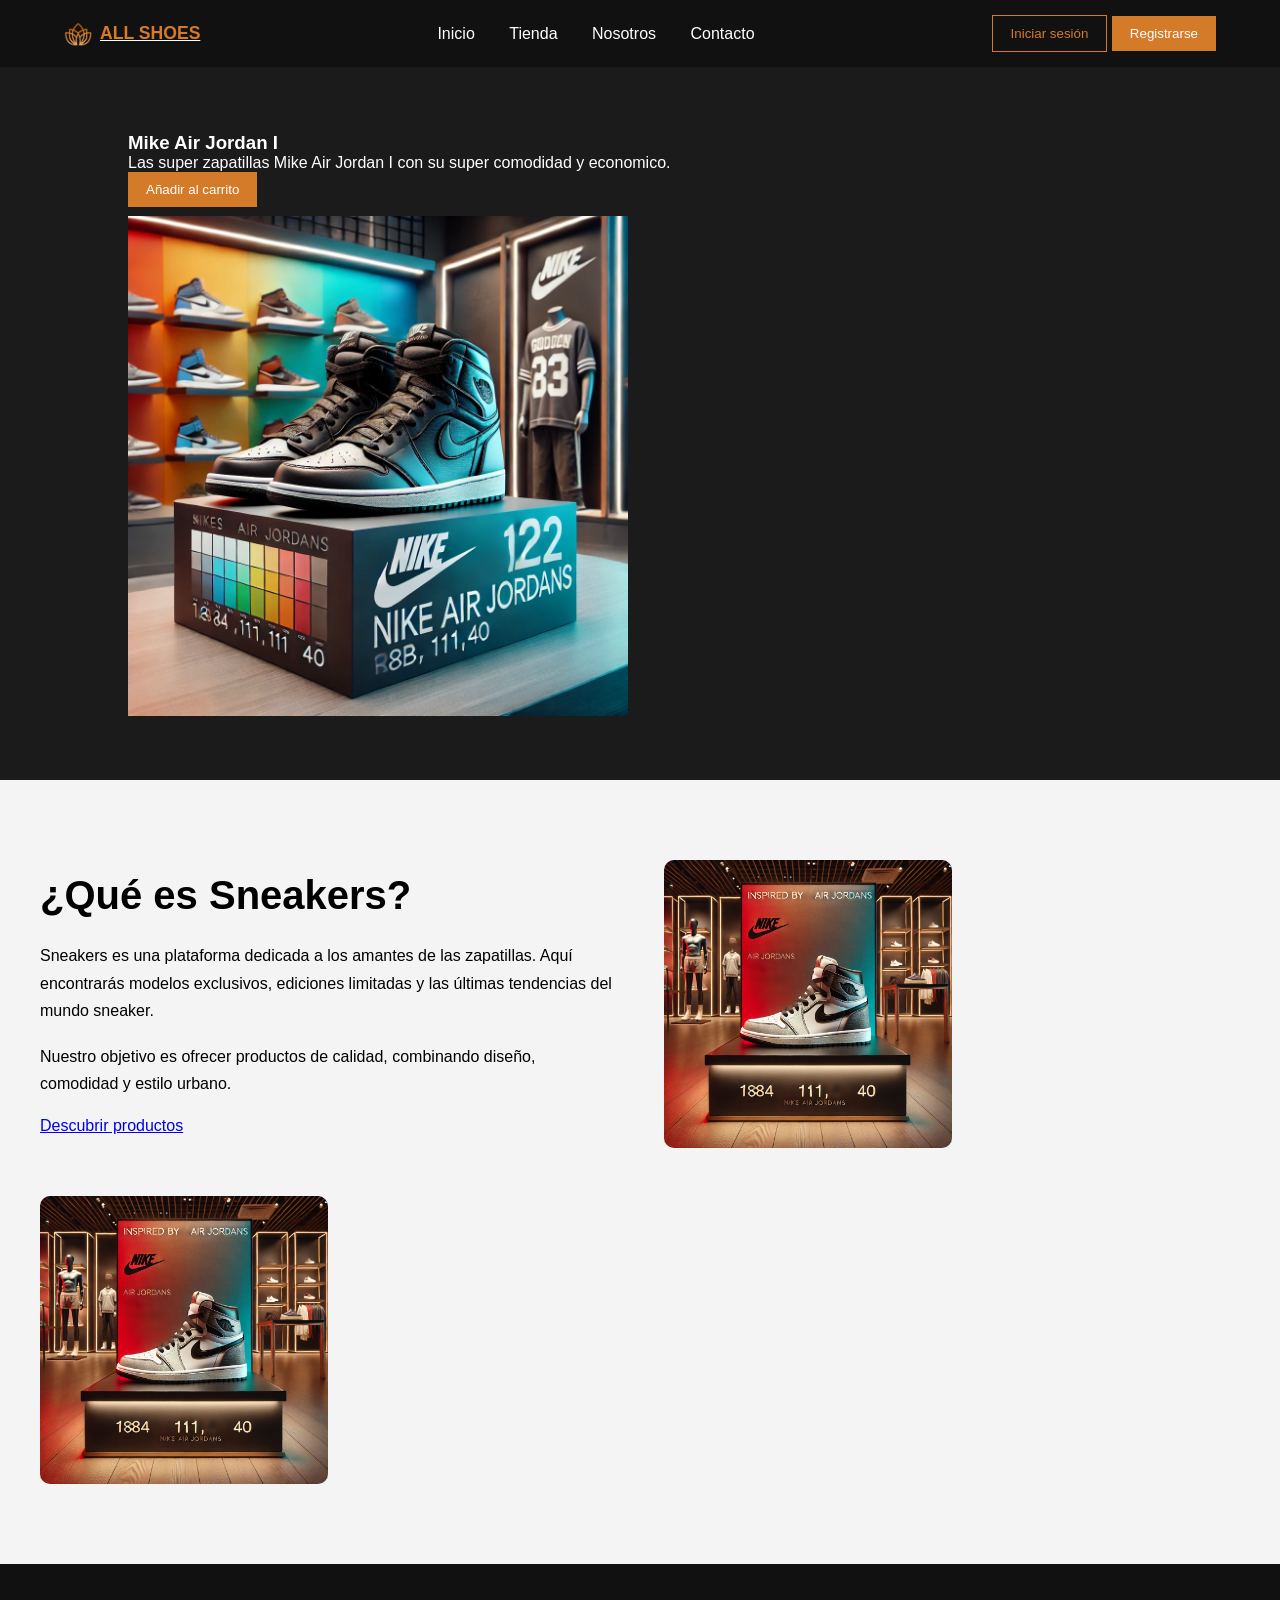
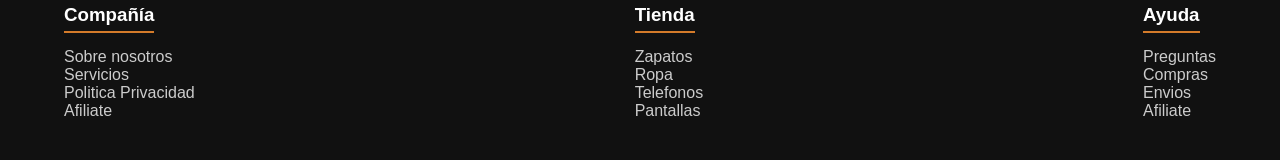
==== index.html @ deb08924 "Update and rename inicio.html to index.html" ====
<!DOCTYPE html>
<html lang="es">

<head>
    <meta charset="UTF-8">
    <meta name="viewport" content="width=device-width, initial-scale=1.0">
    <title>Inicio - ALL SHOES</title>
    <link rel="stylesheet" href="css\estilos.css">
</head>

<body>

    <header class="encabezado">
        <a href="index.html" class="logo">
            <img src="ALUMNOS_MATERIAL\ALUMNOS_MATERIAL\RECURSOS\images\Logo.png" alt="Logo Sneakers">
            <span>ALL SHOES</span>
        </a>

        <nav class="menu">
            <a href="index.html">Inicio</a>
            <a href="html\tienda.html">Tienda</a>
            <a href="html\nosotros.html">Nosotros</a>
            <a href="html\contactos.html">Contacto</a>
        </nav>

        <div>
            <button class="boton-secundario">Iniciar sesión</button>
            <button class="boton-principal">Registrarse</button>
        </div>
    </header>

    <main>

        <section class="seccion-principal">
            <div class="carrusel">

                <article class="diapositiva">
                    <div>
                        <h1>Mike Air Jordan I</h1>
                        <p>Las super zapatillas Mike Air Jordan I con su super comodidad y economico.</p>
                        <button class="boton-principal">Añadir al carrito</button>
                    </div>
                    <img src="ALUMNOS_MATERIAL\ALUMNOS_MATERIAL\RECURSOS\images\main\sneakers1.jpeg"
                        alt="Imagen producto 1">
                </article>

                <article class="diapositiva">
                    <div>
                        <h1>Mike Jump Vision</h1>
                        <p>Las Mike Jump Vision, las zapatillas con las que podras llegar hasta el espacio de un solo
                            salto junto con su extra comodidad y ayuda en la amortiguación.</p>
                        <button class="boton-principal">Añadir al carrito</button>
                    </div>
                    <img src="ALUMNOS_MATERIAL\ALUMNOS_MATERIAL\RECURSOS\images\main\sneakers3.jpeg"
                        alt="Imagen producto 2">
                </article>

            </div>
        </section>
        <section class="que-es-sneakers animar-entrada">
            <div class="contenido-sneakers">

                <div class="texto-sneakers">
                    <h2>¿Qué es Sneakers?</h2>
                    <p>
                        Sneakers es una plataforma dedicada a los amantes de las zapatillas.
                        Aquí encontrarás modelos exclusivos, ediciones limitadas y las últimas
                        tendencias del mundo sneaker.
                    </p>
                    <p>
                        Nuestro objetivo es ofrecer productos de calidad, combinando diseño,
                        comodidad y estilo urbano.
                    </p>
                    <a href="tienda.html" class="boton">Descubrir productos</a>
                </div>

                <div class="imagen-sneakers">
                    <img src="ALUMNOS_MATERIAL\ALUMNOS_MATERIAL\RECURSOS\images\main\sneakers4.jpeg"
                        alt="Zapatillas deportivas Sneakers">
                </div>
                  <div class="imagen-sneakers">
                    <img src="ALUMNOS_MATERIAL\ALUMNOS_MATERIAL\RECURSOS\images\main\sneakers4.jpeg"
                        alt="Zapatillas deportivas Sneakers">
                </div>
            </div>
        </section>
    </main>

    <footer class="pie">
        <div class="contenedor-pie">

            <div>
                <h3>Compañía</h3>
                <ul>
                    <li><a href="#">Sobre nosotros</a></li>
                    <li><a href="#">Servicios</a></li>
                    <li><a href="#">Politica Privacidad</a></li>
                    <li><a href="#">Afiliate</a></li>
                </ul>
            </div>

            <div>
                <h3>Tienda</h3>
                <ul>
                    <li><a href="#">Zapatos</a></li>
                    <li><a href="#">Ropa</a></li>
                    <li><a href="#">Telefonos</a></li>
                    <li><a href="#">Pantallas</a></li>
                </ul>
            </div>

            <div>
                <h3>Ayuda</h3>
                <ul>
                    <li><a href="#">Preguntas</a></li>
                    <li><a href="#">Compras</a></li>
                    <li><a href="#">Envios</a></li>
                    <li><a href="#">Afiliate</a></li>
                </ul>
            </div>

        </div>
    </footer>

</body>

</html>
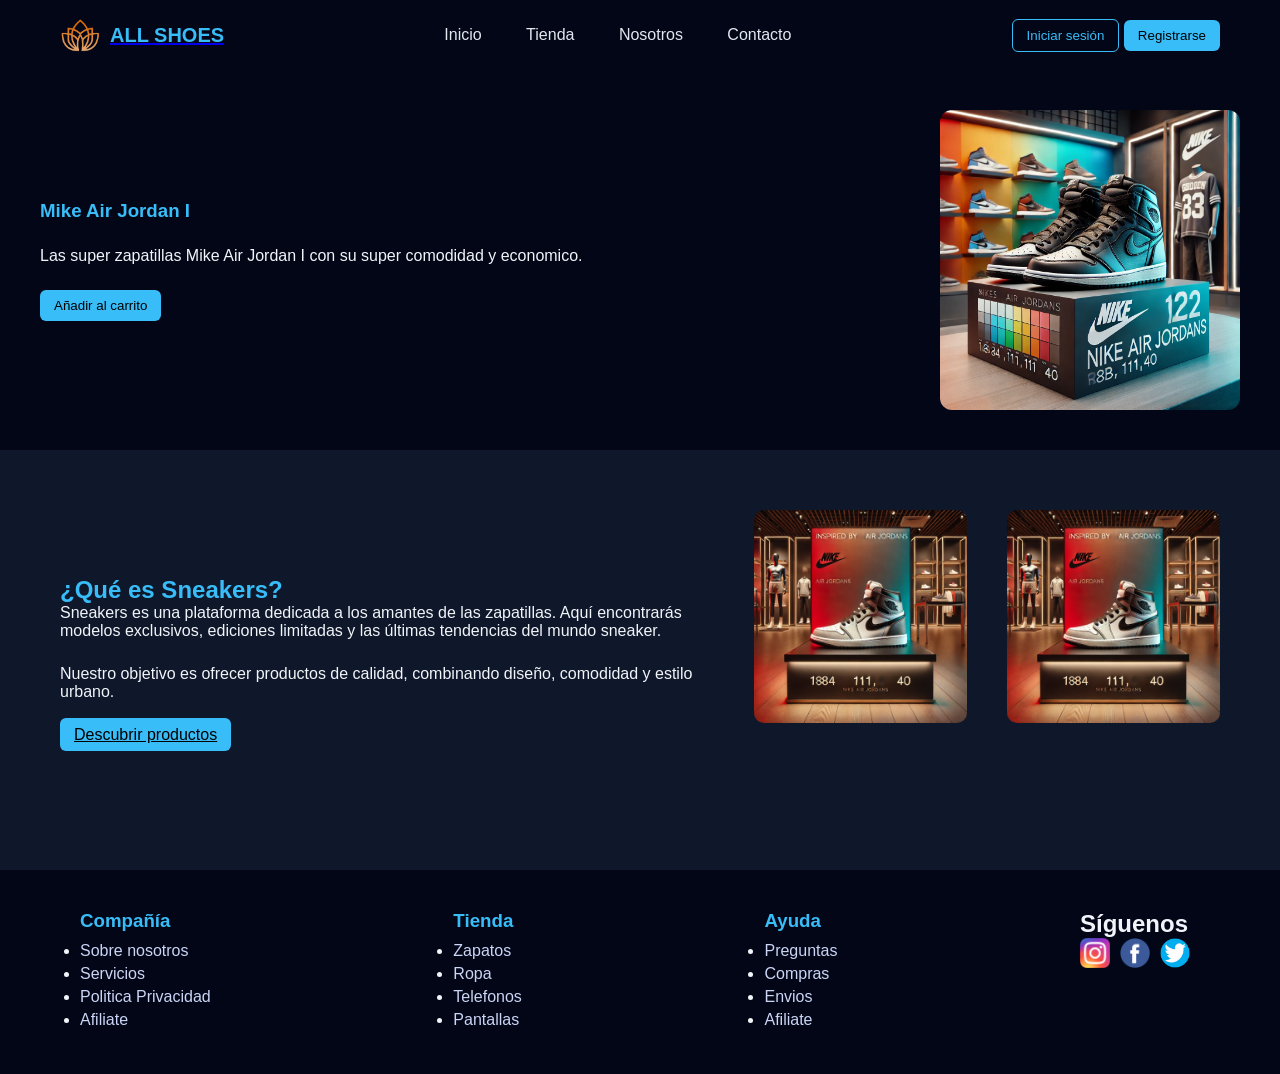
==== commit 868fc3f3: "Add files via upload" ====
--- a/index.html
+++ b/index.html
@@ -36,8 +36,8 @@
 
                 <article class="diapositiva">
                     <div>
-                        <h1>Mike Air Jordan I</h1>
-                        <p>Las super zapatillas Mike Air Jordan I con su super comodidad y economico.</p>
+                        <h1 class="titulo">Mike Air Jordan I</h1>
+                        <p class="parrafo">Las super zapatillas Mike Air Jordan I con su super comodidad y economico.</p>
                         <button class="boton-principal">Añadir al carrito</button>
                     </div>
                     <img src="ALUMNOS_MATERIAL\ALUMNOS_MATERIAL\RECURSOS\images\main\sneakers1.jpeg"
@@ -46,8 +46,29 @@
 
                 <article class="diapositiva">
                     <div>
-                        <h1>Mike Jump Vision</h1>
-                        <p>Las Mike Jump Vision, las zapatillas con las que podras llegar hasta el espacio de un solo
+                        <h1 class="titulo">Mike Jump Vision</h1>
+                        <p class="parrafo">Las Mike Jump Vision, las zapatillas con las que podras llegar hasta el espacio de un solo
+                            salto junto con su extra comodidad y ayuda en la amortiguación.</p>
+                        <button class="boton-principal">Añadir al carrito</button>
+                    </div>
+                    <img src="ALUMNOS_MATERIAL\ALUMNOS_MATERIAL\RECURSOS\images\main\sneakers3.jpeg"
+                        alt="Imagen producto 2">
+                </article>
+
+                 <article class="diapositiva">
+                    <div>
+                        <h1 class="titulo">Mike Air Jordan I</h1>
+                        <p class="parrafo">Las super zapatillas Mike Air Jordan I con su super comodidad y economico.</p>
+                        <button class="boton-principal">Añadir al carrito</button>
+                    </div>
+                    <img src="ALUMNOS_MATERIAL\ALUMNOS_MATERIAL\RECURSOS\images\main\sneakers1.jpeg"
+                        alt="Imagen producto 1">
+                </article>
+
+                <article class="diapositiva">
+                    <div>
+                        <h1 class="titulo">Mike Jump Vision</h1>
+                        <p class="parrafo">Las Mike Jump Vision, las zapatillas con las que podras llegar hasta el espacio de un solo
                             salto junto con su extra comodidad y ayuda en la amortiguación.</p>
                         <button class="boton-principal">Añadir al carrito</button>
                     </div>
@@ -62,16 +83,16 @@
 
                 <div class="texto-sneakers">
                     <h2>¿Qué es Sneakers?</h2>
-                    <p>
+                    <p class="parrafo-sneaker">
                         Sneakers es una plataforma dedicada a los amantes de las zapatillas.
                         Aquí encontrarás modelos exclusivos, ediciones limitadas y las últimas
                         tendencias del mundo sneaker.
                     </p>
-                    <p>
+                    <p class="parrafo-sneaker">
                         Nuestro objetivo es ofrecer productos de calidad, combinando diseño,
                         comodidad y estilo urbano.
                     </p>
-                    <a href="tienda.html" class="boton">Descubrir productos</a>
+                    <a href="tienda.html" class="boton-principal">Descubrir productos</a>
                 </div>
 
                 <div class="imagen-sneakers">
@@ -118,6 +139,22 @@
                     <li><a href="#">Afiliate</a></li>
                 </ul>
             </div>
+            <section class="seccion-redes">
+    <h2>Síguenos</h2>
+
+    <div class="iconos-redes">
+        <a href="#" aria-label="Instagram">
+            <img src="ALUMNOS_MATERIAL\ALUMNOS_MATERIAL\RECURSOS\images\nosotros\instagram-logo.png" alt="Instagram">
+        </a>
+
+        <a href="#" aria-label="Facebook">
+            <img src="ALUMNOS_MATERIAL\ALUMNOS_MATERIAL\RECURSOS\images\nosotros\facebook-icon.png" alt="Facebook">
+        </a>
+
+        <a href="#" aria-label="Twitter">
+            <img src="ALUMNOS_MATERIAL\ALUMNOS_MATERIAL\RECURSOS\images\nosotros\twitter-icon.png" alt="Twitter">
+        </a>
+    </div>
 
         </div>
     </footer>
